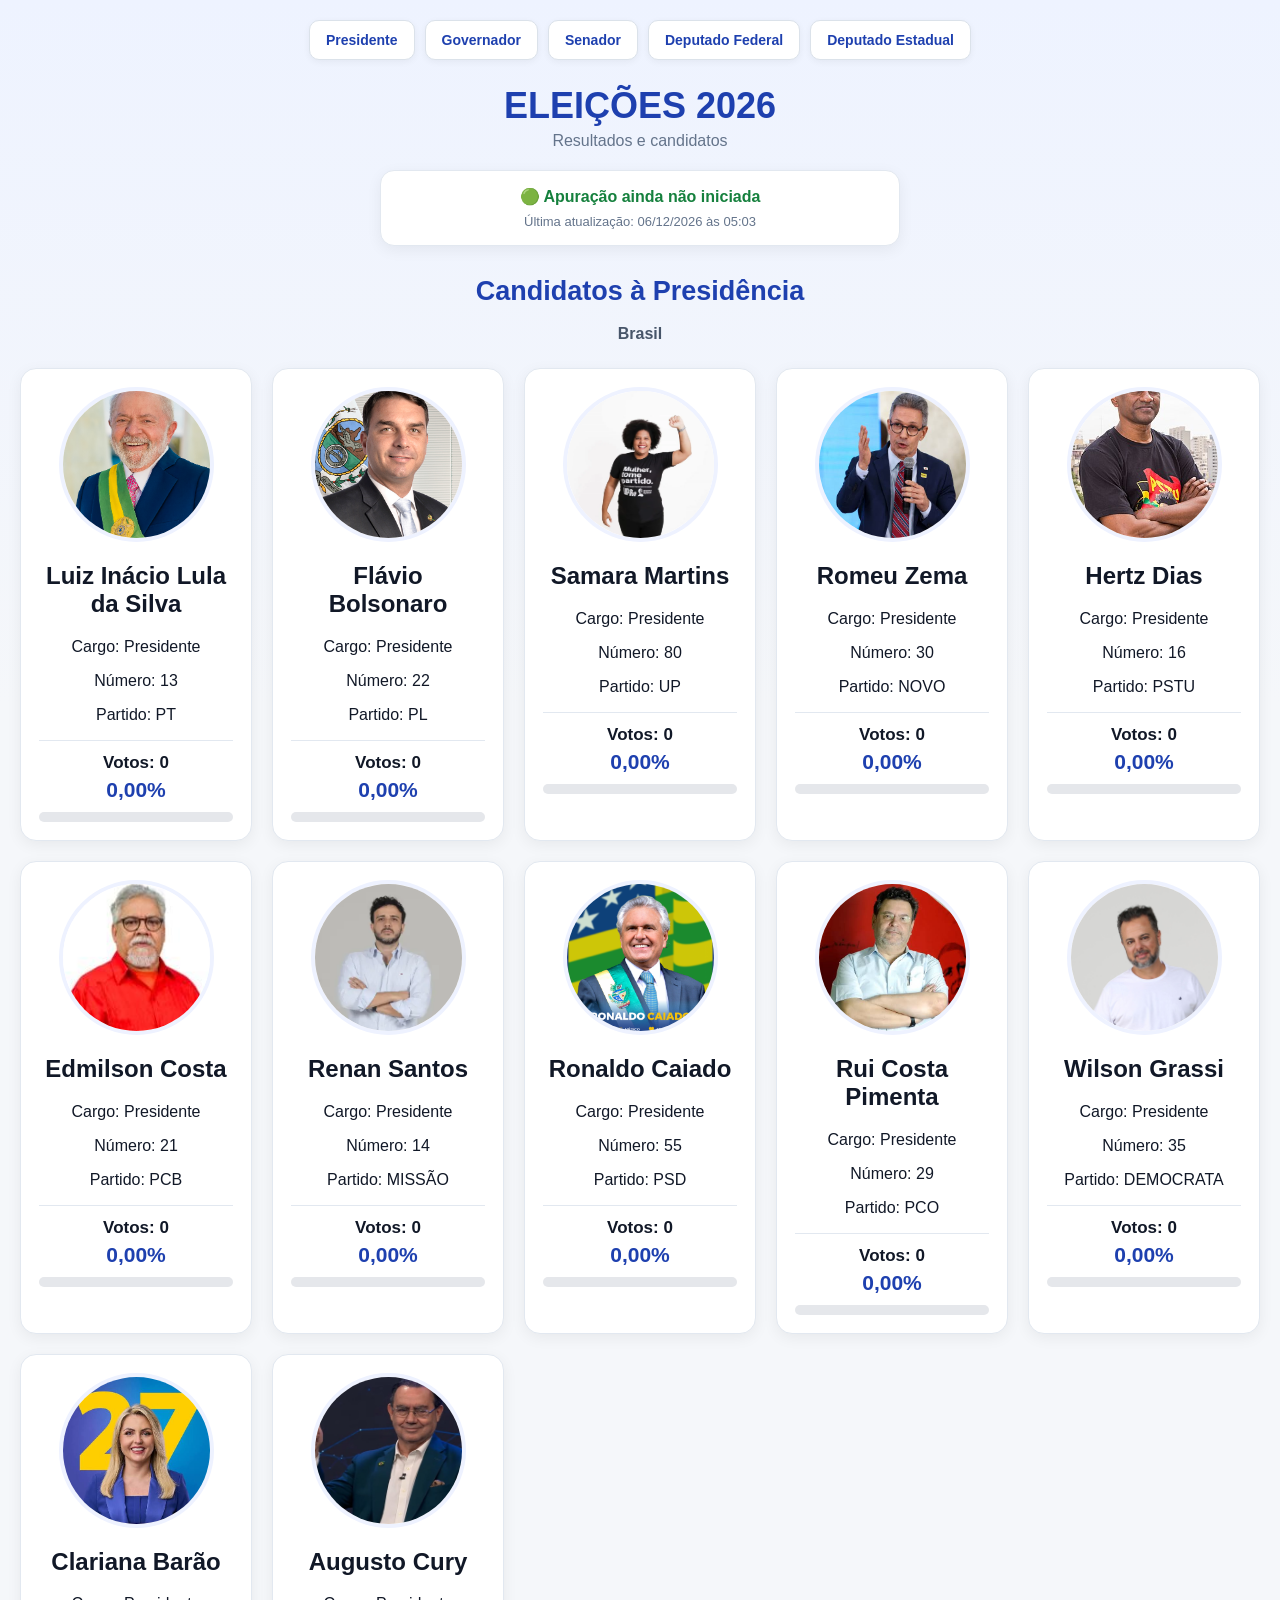
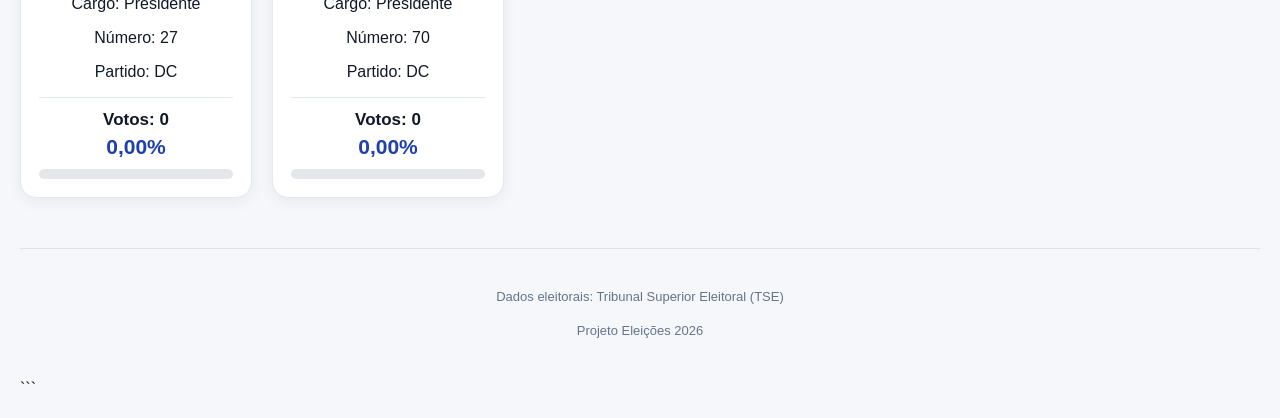
==== index.html @ 1e6514c5 "Add files via upload" ====
<!DOCTYPE html>
<html lang="pt-BR">

<head>
    <meta charset="UTF-8">
    <meta name="viewport" content="width=device-width, initial-scale=1.0">

    <title>Eleições 2026</title>

    <link rel="stylesheet" href="style.css">
</head>

<body>

    <!-- ================================= -->
    <!-- MENU -->
    <!-- ================================= -->

    <nav class="menu">

        <a href="#presidente">Presidente</a>

        <a href="#governador">Governador</a>

        <a href="#senador">Senador</a>

        <a href="#deputado-federal">Deputado Federal</a>

        <a href="#deputado-estadual">Deputado Estadual</a>

    </nav>


    <!-- ================================= -->
    <!-- CABEÇALHO -->
    <!-- ================================= -->

    <header class="cabecalho">

        <h1>ELEIÇÕES 2026</h1>

        <p class="subtitulo">
            Resultados e candidatos
        </p>

    </header>


    <!-- ================================= -->
    <!-- STATUS -->
    <!-- ================================= -->

    <div class="status-apuracao">

        <p class="status">
            🟢 Apuração ainda não iniciada
        </p>

        <p class="ultima-atualizacao">
            Última atualização: —
        </p>

    </div>


    <!-- ================================= -->
    <!-- PRESIDENTE -->
    <!-- ================================= -->

    <section class="aba-conteudo" id="presidente">

        <h2 class="titulo-candidatos">
            Candidatos à Presidência
        </h2>

        <div class="filtros">

            <span>
                Brasil
            </span>

        </div>

        <section
            class="candidatos"
            id="lista-presidente">
        </section>

    </section>


    <!-- ================================= -->
    <!-- GOVERNADOR -->
    <!-- ================================= -->

    <section class="aba-conteudo" id="governador">

        <h2 class="titulo-candidatos">
            Candidatos a Governador
        </h2>

        <div class="filtros">

            <label for="estado-governador">
                Estado:
            </label>

            <select id="estado-governador">

                <option value="RJ">
                    Rio de Janeiro
                </option>

                <option value="SP">
                    São Paulo
                </option>

            </select>

        </div>

        <section
            class="candidatos"
            id="lista-governador">
        </section>

    </section>


    <!-- ================================= -->
    <!-- SENADOR -->
    <!-- ================================= -->

    <section class="aba-conteudo" id="senador">

        <h2 class="titulo-candidatos">
            Candidatos a Senador
        </h2>

        <div class="filtros">

            <label for="estado-senador">
                Estado:
            </label>

            <select id="estado-senador">

                <option value="RJ">
                    Rio de Janeiro
                </option>

                <option value="SP">
                    São Paulo
                </option>

            </select>

        </div>

        <section
            class="candidatos"
            id="lista-senador">
        </section>

    </section>


    <!-- ================================= -->
    <!-- DEPUTADO FEDERAL -->
    <!-- ================================= -->

    <section class="aba-conteudo" id="deputado-federal">

        <h2 class="titulo-candidatos">
            Candidatos a Deputado Federal
        </h2>

        <div class="filtros">

            <label for="estado-deputado-federal">
                Estado:
            </label>

            <select id="estado-deputado-federal">

                <option value="RJ">
                    Rio de Janeiro
                </option>

                <option value="SP">
                    São Paulo
                </option>

            </select>

        </div>

        <section
            class="candidatos"
            id="lista-deputado-federal">
        </section>

    </section>


    <!-- ================================= -->
    <!-- DEPUTADO ESTADUAL -->
    <!-- ================================= -->

    <section class="aba-conteudo" id="deputado-estadual">

        <h2 class="titulo-candidatos">
            Candidatos a Deputado Estadual
        </h2>

        <div class="filtros">

            <label for="estado-deputado-estadual">
                Estado:
            </label>

            <select id="estado-deputado-estadual">

                <option value="RJ">
                    Rio de Janeiro
                </option>

                <option value="SP">
                    São Paulo
                </option>

            </select>

        </div>

        <section
            class="candidatos"
            id="lista-deputado-estadual">
        </section>

    </section>


    <!-- ================================= -->
    <!-- RODAPÉ -->
    <!-- ================================= -->

    <footer>

        <p>
            Dados eleitorais: Tribunal Superior Eleitoral (TSE)
        </p>

        <p>
            Projeto Eleições 2026
        </p>

    </footer>


    <!-- ================================= -->
    <!-- JAVASCRIPT -->
    <!-- ================================= -->

    <script src="script.js"></script>

</body>

</html>
```
---- style.css ----
/* ==========================================
   CONFIGURAÇÃO GERAL
========================================== */

* {
    box-sizing: border-box;
}

html {
    scroll-behavior: smooth;
}

body {
    font-family: Arial, Helvetica, sans-serif;

    background:
        linear-gradient(
            180deg,
            #eef3ff 0%,
            #f5f7fa 35%,
            #f5f7fa 100%
        );

    margin: 0;

    padding: 20px;

    color: #111827;
}


/* ==========================================
   CABEÇALHO
========================================== */

.cabecalho {
    text-align: center;

    margin-top: 15px;

    margin-bottom: 20px;
}

h1 {
    text-align: center;

    color: #1e40af;

    font-size: 36px;

    margin: 5px 0;
}

.subtitulo {
    color: #64748b;

    font-size: 16px;

    margin: 5px 0 0;
}


/* ==========================================
   MENU
========================================== */

.menu {
    width: 100%;

    display: flex;

    justify-content: center;

    align-items: center;

    flex-wrap: wrap;

    gap: 10px;

    margin-bottom: 25px;
}

.menu a {
    text-decoration: none;

    color: #1e40af;

    background-color: white;

    border: 1px solid #dbe2ea;

    padding: 11px 16px;

    border-radius: 10px;

    font-weight: bold;

    font-size: 14px;

    box-shadow:
        0 2px 7px rgba(0, 0, 0, 0.05);

    transition:
        0.2s ease;
}

.menu a:hover {
    background-color: #1e40af;

    color: white;

    transform: translateY(-2px);

    box-shadow:
        0 5px 12px rgba(30, 64, 175, 0.2);
}


/* ==========================================
   STATUS
========================================== */

.status-apuracao {
    width: min(100%, 520px);

    margin: 20px auto 30px;

    padding: 16px 20px;

    background-color: white;

    border: 1px solid #e2e8f0;

    border-radius: 14px;

    text-align: center;

    box-shadow:
        0 4px 15px rgba(0, 0, 0, 0.06);
}

.status {
    margin: 0 0 8px;

    font-weight: bold;

    color: #15803d;

    font-size: 16px;
}

.ultima-atualizacao {
    margin: 0;

    color: #64748b;

    font-size: 13px;
}


/* ==========================================
   ABAS
========================================== */

.aba-conteudo {
    display: none;

    width: 100%;

    animation:
        aparecer 0.25s ease;
}

.aba-conteudo.aba-ativa {
    display: block;
}

@keyframes aparecer {

    from {
        opacity: 0;

        transform:
            translateY(8px);
    }

    to {
        opacity: 1;

        transform:
            translateY(0);
    }

}


/* ==========================================
   TÍTULO DOS CANDIDATOS
========================================== */

.titulo-candidatos {
    text-align: center;

    color: #1e40af;

    font-size: 27px;

    margin:
        20px 0 18px;
}


/* ==========================================
   FILTROS
========================================== */

.filtros {
    width: min(100%, 500px);

    margin: 0 auto 25px;

    display: flex;

    justify-content: center;

    align-items: center;

    gap: 10px;

    flex-wrap: wrap;

    color: #475569;

    font-weight: bold;
}

.filtros select {
    border: 1px solid #cbd5e1;

    background-color: white;

    border-radius: 8px;

    padding: 9px 12px;

    color: #1e293b;

    font-size: 14px;

    cursor: pointer;
}


/* ==========================================
   LISTA DE CANDIDATOS
========================================== */

.candidatos {
    display: grid;

    grid-template-columns:
        repeat(
            auto-fit,
            minmax(220px, 1fr)
        );

    gap: 20px;

    width: 100%;

    max-width: 1250px;

    margin: 0 auto;

    align-items: stretch;
}


/* ==========================================
   CARD
========================================== */

.card {
    width: 100%;

    min-height: 430px;

    padding: 18px;

    background-color: white;

    text-align: center;

    border:
        1px solid #e2e8f0;

    border-radius: 16px;

    box-shadow:
        0 4px 15px
        rgba(0, 0, 0, 0.06);

    transition:
        transform 0.2s ease,
        box-shadow 0.2s ease;
}

.card:hover {
    transform:
        translateY(-5px);

    box-shadow:
        0 10px 25px
        rgba(0, 0, 0, 0.1);
}


/* ==========================================
   NOME
========================================== */

.nome-candidato {
    color: #111827;

    font-size: 19px;

    line-height: 1.25;

    min-height: 48px;

    margin:
        0 0 5px;
}


/* ==========================================
   NÚMERO
========================================== */

.numero {
    font-size: 24px;

    font-weight: bold;

    color: #1e40af;

    margin:
        7px 0;
}


/* ==========================================
   PARTIDO
========================================== */

.partido {
    font-size: 13px;

    color: #64748b;

    font-weight: bold;

    margin:
        0 0 12px;

    text-transform: uppercase;
}


/* ==========================================
   FOTO
========================================== */

.card img {
    display: block;

    width: 155px;

    height: 155px;

    margin:
        0 auto 12px;

    object-fit: cover;

    border-radius: 50%;

    border:
        4px solid #eef2ff;

    background-color: #f1f5f9;
}


/* ==========================================
   VOTOS
========================================== */

.votos {
    font-size: 17px;

    font-weight: bold;

    margin:
        8px 0 5px;

    border-top:
        1px solid #e2e8f0;

    padding-top: 12px;
}


/* ==========================================
   PORCENTAGEM
========================================== */

.porcentagem {
    font-size: 21px;

    font-weight: bold;

    color: #1e40af;

    margin:
        5px 0 10px;
}


/* ==========================================
   BARRA
========================================== */

.barra {
    width: 100%;

    height: 10px;

    background-color: #e5e7eb;

    border-radius: 20px;

    overflow: hidden;
}

.progresso {
    height: 100%;

    width: 0%;

    background:
        linear-gradient(
            90deg,
            #1e40af,
            #3b82f6
        );

    border-radius: 20px;

    transition:
        width 0.5s ease;
}


/* ==========================================
   SEM CANDIDATOS
========================================== */

.sem-candidatos {
    grid-column:
        1 / -1;

    width: min(100%, 500px);

    margin: 20px auto;

    padding: 35px 25px;

    background-color: white;

    border:
        1px solid #e2e8f0;

    border-radius: 16px;

    text-align: center;

    box-shadow:
        0 4px 15px
        rgba(0, 0, 0, 0.05);
}

.icone-vazio {
    font-size: 40px;

    margin-bottom: 10px;
}

.sem-candidatos h3 {
    color: #1e40af;

    margin:
        5px 0 10px;
}

.sem-candidatos p {
    color: #64748b;

    line-height: 1.5;

    margin: 0;
}


/* ==========================================
   CATEGORIAS
========================================== */

.categoria {
    width: min(100%, 900px);

    margin: 40px auto;

    padding: 25px;

    background-color: white;

    border:
        1px solid #ddd;

    border-radius: 10px;

    text-align: center;

    box-shadow:
        0 2px 8px #ddd;
}


/* ==========================================
   RODAPÉ
========================================== */

footer {
    width: 100%;

    margin-top: 50px;

    padding:
        25px 10px;

    text-align: center;

    border-top:
        1px solid #dbe2ea;

    color: #64748b;

    font-size: 13px;

    line-height: 1.6;
}


/* ==========================================
   CELULAR
========================================== */

@media (max-width: 700px) {

    body {
        padding: 10px;
    }


    h1 {
        font-size: 28px;
    }


    .menu {
        gap: 7px;
    }


    .menu a {
        padding:
            9px 11px;

        font-size: 12px;
    }


    .titulo-candidatos {
        font-size: 22px;
    }


    .candidatos {
        grid-template-columns:
            minmax(0, 1fr);

        gap: 15px;

        width: min(100%, 360px);
    }


    .card {
        min-height: 400px;

        padding: 15px;
    }


    .card img {
        width: 135px;

        height: 135px;
    }


    .nome-candidato {
        font-size: 18px;

        min-height: 44px;
    }


    .numero {
        font-size: 21px;
    }


    .votos {
        font-size: 16px;
    }


    .porcentagem {
        font-size: 20px;
    }

}


/* ==========================================
   TELAS GRANDES
========================================== */

@media (min-width: 1400px) {

    .candidatos {
        max-width: 1400px;
    }

}
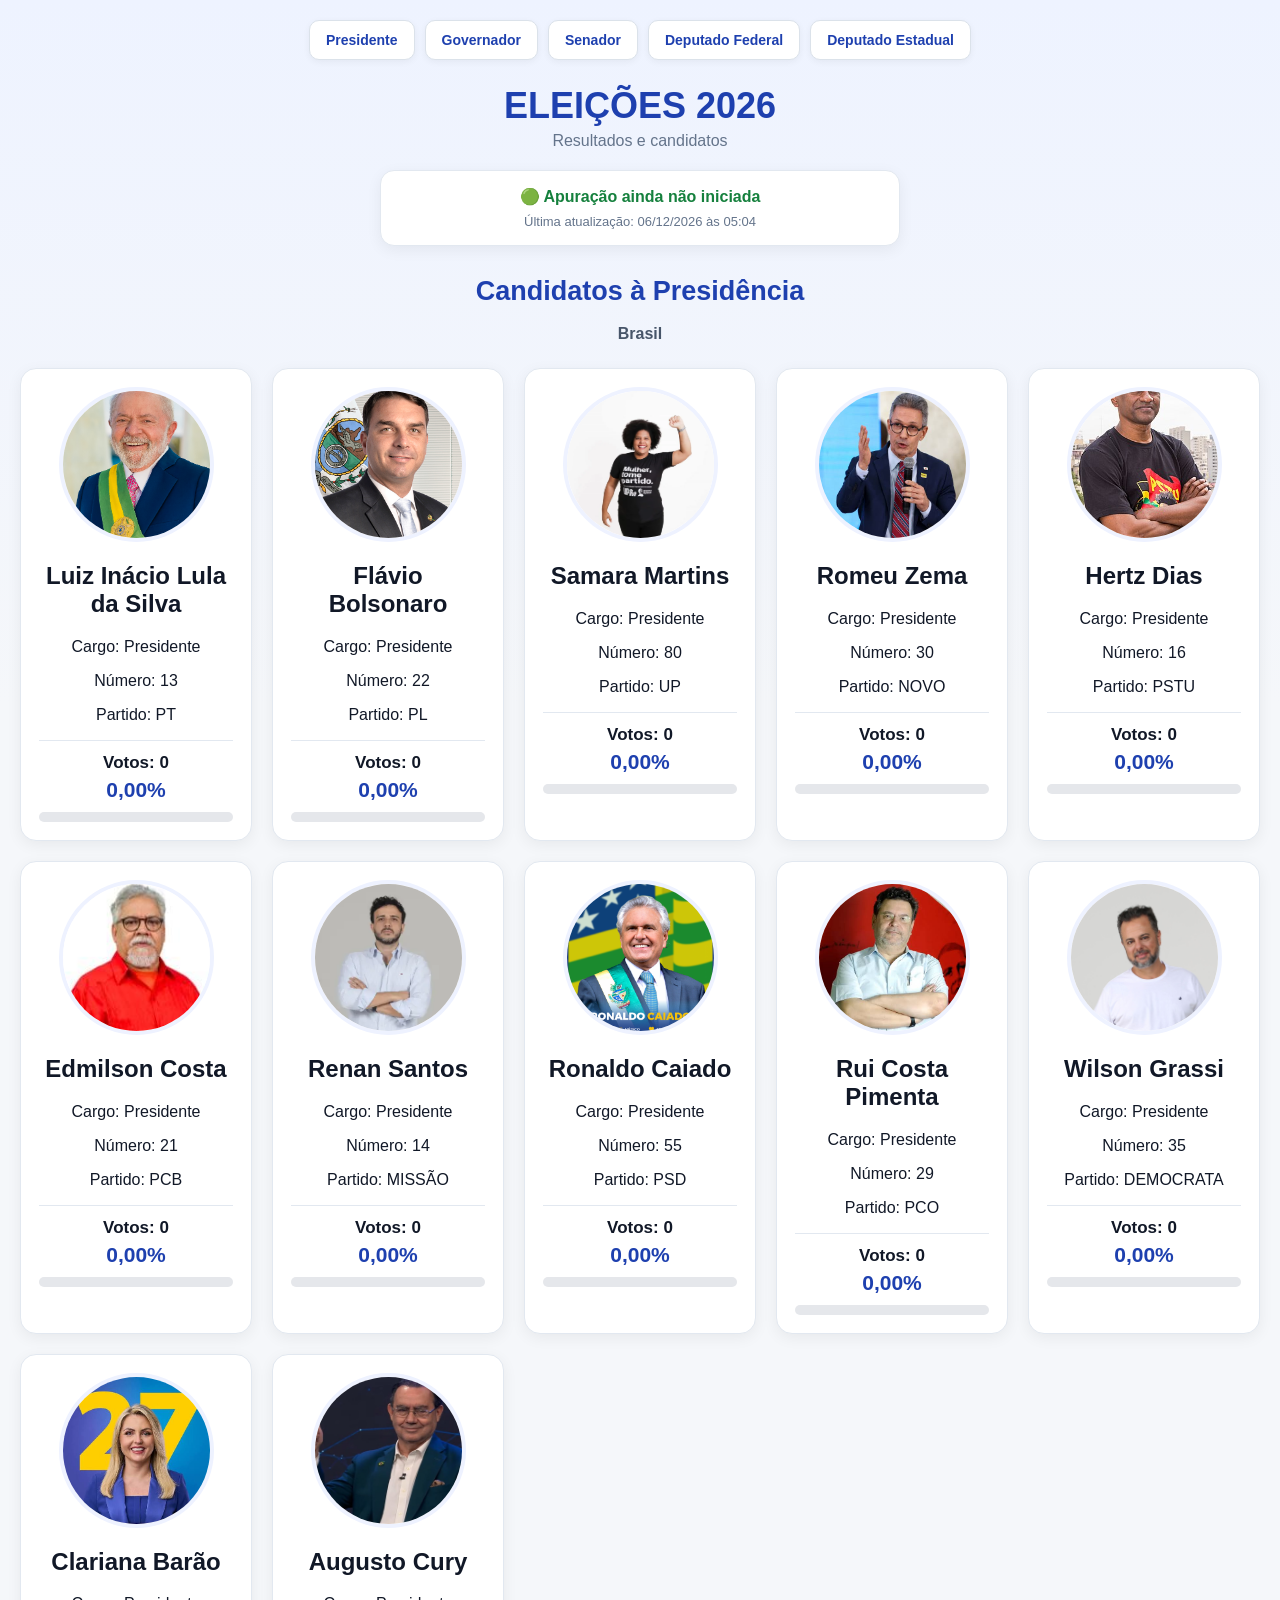
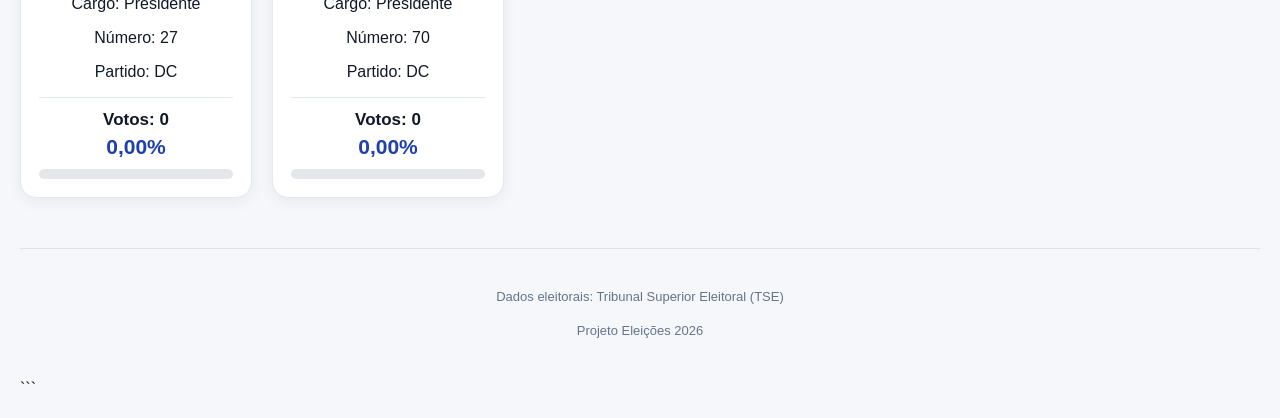
==== commit f71cba02: "Update index.html" ====
--- a/index.html
+++ b/index.html
@@ -7,6 +7,8 @@
 
     <title>Eleições 2026</title>
 
+    <meta name="google-adsense-account" content="ca-pub-9968442653416773">
+
     <link rel="stylesheet" href="style.css">
 </head>
 
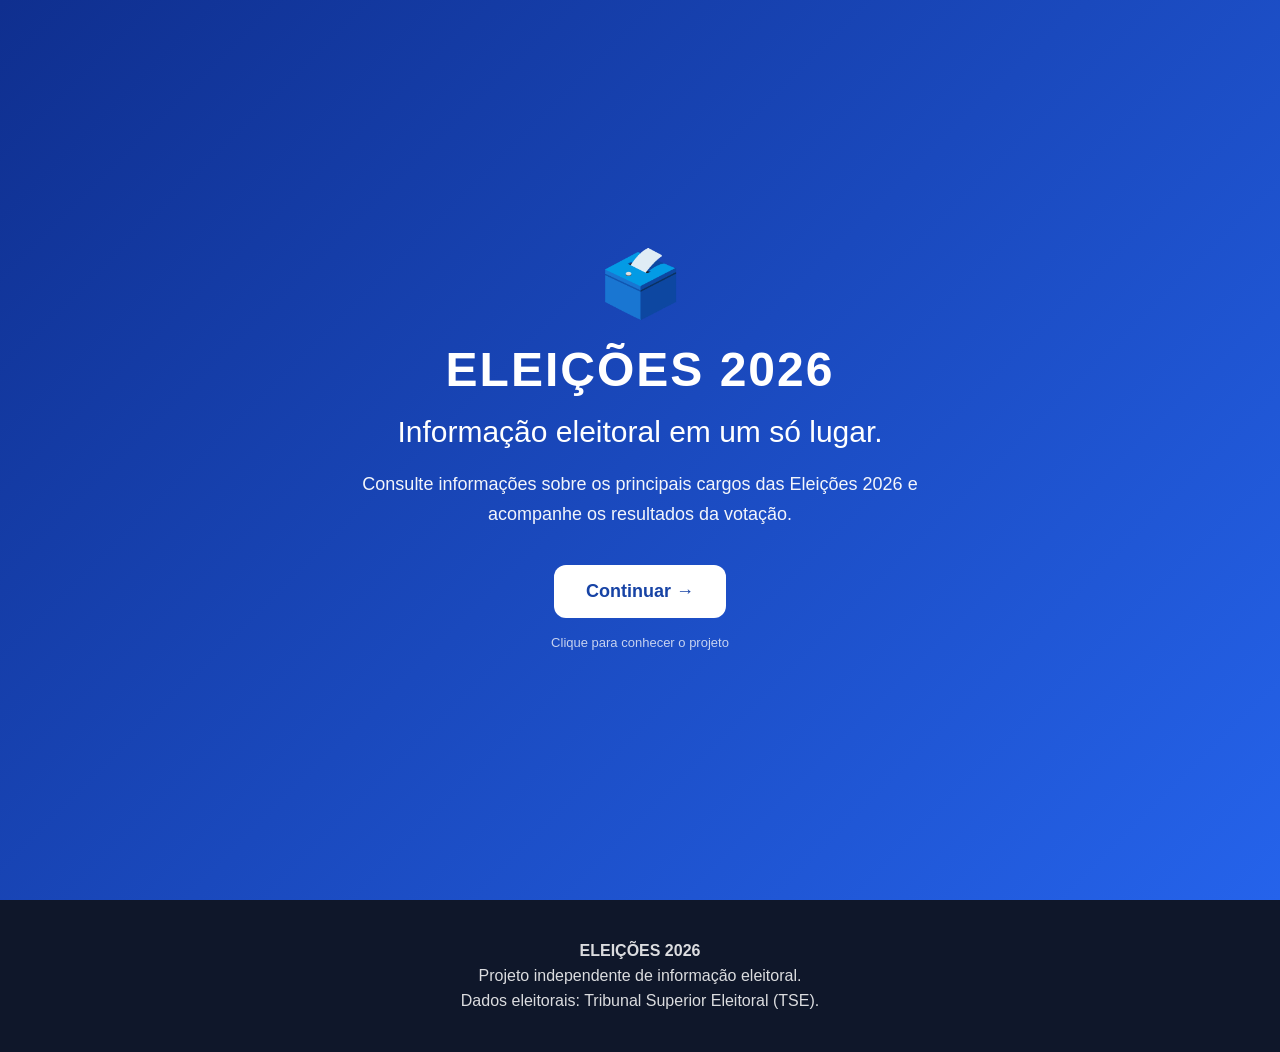
==== commit 3cb21eab: "Update index.html" ====
--- a/index.html
+++ b/index.html
@@ -2,12 +2,24 @@
 <html lang="pt-BR">
 
 <head>
+
+<script>
+    if (!sessionStorage.getItem("acessoResultados")) {
+        window.location.href = "inicio.html";
+    } else {
+        sessionStorage.removeItem("acessoResultados");
+    }
+ </script>
+    
     <meta charset="UTF-8">
     <meta name="viewport" content="width=device-width, initial-scale=1.0">
 
-    <title>Eleições 2026</title>
-
-    <meta name="google-adsense-account" content="ca-pub-9968442653416773">
+ <title>Eleições 2026</title>
+
+<meta name="google-adsense-account" content="ca-pub-9968442653416773">
+
+<script async src="https://pagead2.googlesyndication.com/pagead/js/adsbygoogle.js?client=ca-pub-9968442653416773"
+     crossorigin="anonymous"></script>
 
     <link rel="stylesheet" href="style.css">
 </head>
